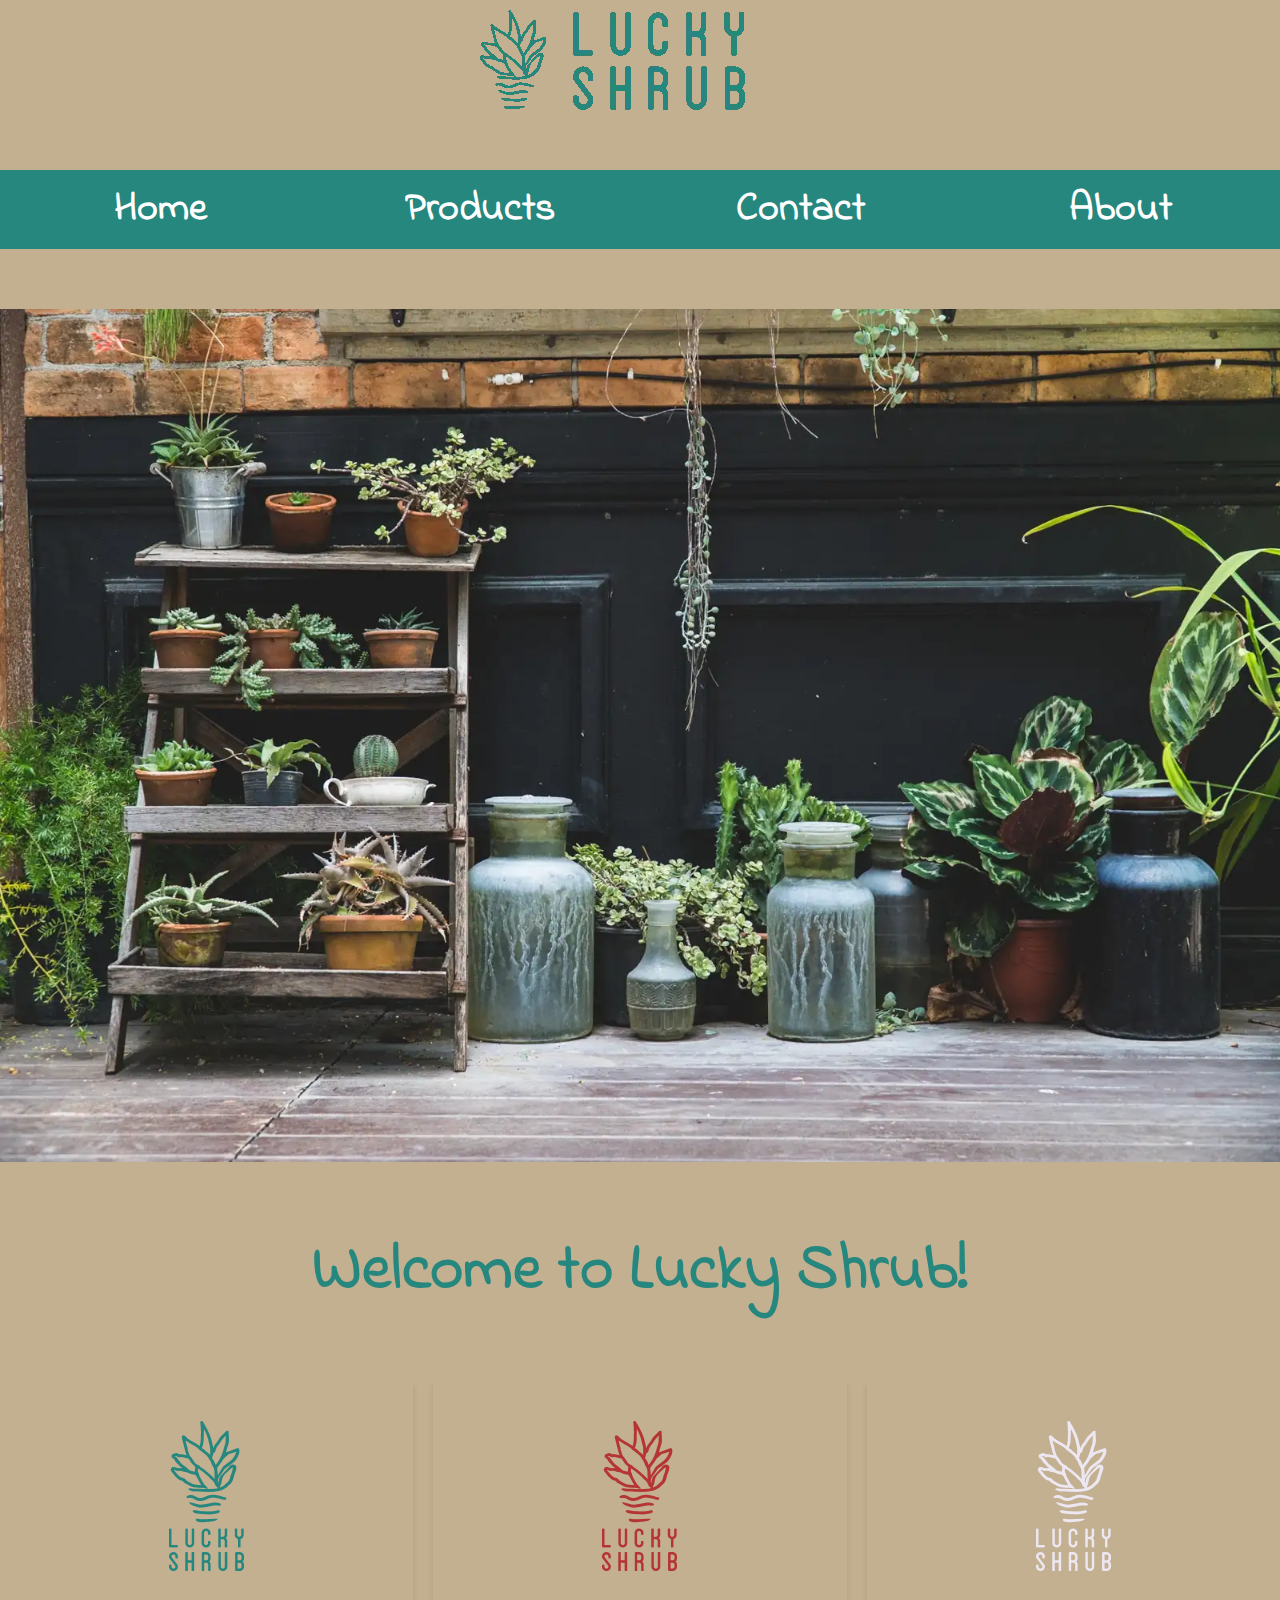
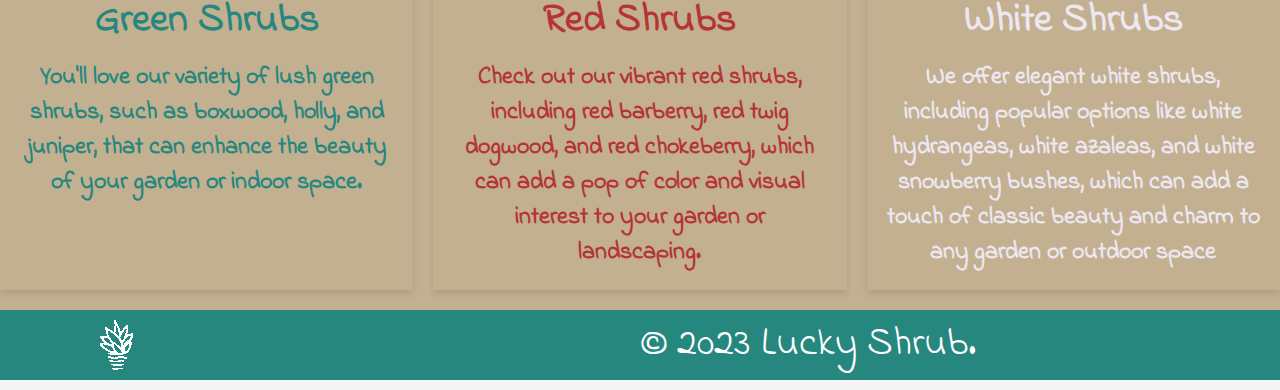
==== index.html @ 53ebaad4 "use new font" ====
<!DOCTYPE html>
<html lang="en">
<head>
    <meta charset="UTF-8">
    <meta name="viewport" content="width=device-width, initial-scale=1.0">
    <title>Lucky Shrub</title>
    <link rel="stylesheet"
          href="https://fonts.googleapis.com/css?family=Indie+Flower">
    <link rel="stylesheet" href="index.css">
</head>
<body>
<div class="container">
    <header>
        <img src="lucky-shrub-logo.webp" class="logo" alt="Lucky Shrub Logo">
        <nav>
            <ul>
                <li><a href="index.html">Home</a></li>
                <li><a href="products.html">Products</a></li>
                <li><a href="contact.html">Contact</a></li>
                <li><a href="about.html">About</a></li>
            </ul>
        </nav>
    </header>
    <main class="promo">
        <picture>
            <source srcset="lucky-shrub.webp" media="(min-width: 1200px)">
<!--            <source srcset="lucky-shrub-medium.webp" media="(min-width: 768px)">-->
<!--            <source srcset="lucky-shrub-small.webp" media="(min-width: 480px)">-->
            <img src="lucky-shrub.webp" alt="Lucky Shrub Shop">
            <h1>Welcome to Lucky Shrub!</h1>
        </picture>
    </main>
    <div class="articles-container">
        <article class="article-item" id="green-article">
            <img src="green-article-logo.webp" alt="Lucky Shrub Green Plants">
            <h2>Green Shrubs</h2>
            <p>You'll love our variety of lush green shrubs, such as boxwood, holly, and juniper, that can enhance the beauty of your garden or indoor space.</p>
        </article>
        <article class="article-item" id="red-article">
            <img src="red-article-logo.webp" alt="Lucky Shrub Red Plants">
            <h2>Red Shrubs</h2>
            <p>Check out our vibrant red shrubs, including red barberry, red twig dogwood, and red chokeberry, which can add a pop of color and visual interest to your garden or landscaping.</p>
        </article>
        <article class="article-item" id="white-article">
            <img src="white-article-logo.webp" alt="Lucky Shrub White Plants">
            <h2>White Shrubs</h2>
            <p>We offer elegant white shrubs, including popular options like white hydrangeas, white azaleas, and white snowberry bushes, which can add a touch of classic beauty and charm to any garden or outdoor space</p>
        </article>
    </div>


    <footer>
        <img src="lucky-shrub-logo-footer.webp" alt="Lucky Shrub Logo">
        &copy; 2023 Lucky Shrub.
    </footer>
</div>

</body>
</html>
---- index.css ----
body {
    font-family: 'Indie Flower', serif;
    max-width: 1600px;
    font-size: 2.5rem;
    margin: 0 auto;
    background-color: #f5f5f5;
    color: #FFFFFF;
}

img {
    padding-top: 20px;
}

.container {
    margin-top: -10px;
    background-color: #C3B091;
    display: grid;
    grid-template-columns: 1fr;
    grid-template-areas: "header"
                         "nav"
                         "main"
                         "article"
                         "footer";
    min-height: 100vh;
    box-shadow: 0 8px 12px rgba(0, 0, 0, 0.2);
}

header {
    grid-area: header;
    text-align: center;
}

nav {
    grid-area: nav;
    background-color: #26877F;
}

nav ul {
    display: grid;
    grid-template-columns: repeat(4, 1fr);
    padding-inline: unset;
    list-style: none;
}

nav li {
    text-align: center;
    font-weight: bold;
}

nav a {
    display: grid;
    padding: 10px;
    text-decoration: none;
    color: #FFFFFF;
}

.promo h1 {
    font-size: 4rem;
    color: #26877F;
    text-align: center;
}

.promo img {
    width: 100%;
    max-width: 1600px;
    height: auto;
}

.promo p {
    font-size: 1.5rem;
    color: #26877F;
    padding: 20px;
    line-height: 1.6;
    max-width: 80%;
    margin: 0 auto;
}

.articles-container {
    display: grid;
    grid-template-columns: repeat(3, 1fr);
    grid-gap: 20px;
    padding: 20px 0;
}

.article-item {
    text-align: center;
    padding: 20px;
    box-shadow: 0 4px 6px rgba(0, 0, 0, 0.1);
}

.article-item h2 {
    margin: 0 0 10px;
    font-size: 2.5rem;
    font-weight: bold;
}

.article-item p {
    margin: 0;
    font-size: 1.5rem;
    font-weight: bold;
}

#green-article {
    color: #26877F;
}

#red-article {
    color: #B53434;
}

#white-article {
    color: #EDE7F1;
}

footer {
    display: grid;
    grid-area: footer;
    align-items: center;
    grid-template-columns: repeat(2, 1fr);
    background-color: #26877F;
    height: 70px;
    color: #FFFFFF;
}

footer img {
    margin-left: 100px;
    margin-bottom: 5px;
    margin-top: -15px;
}

@media screen and (max-width: 767px) {
    .container {
        grid-template-areas: "header"
                             "main"
                             "article"
                             "footer"
                             "nav";
    }

    nav {
        position: fixed;
        bottom: 0;
        width: 100%;
        z-index: 100;
    }

    nav ul {
        grid-template-columns: repeat(4, 1fr);
        grid-gap: 0;
    }

    .articles-container {
        grid-template-columns: 1fr;
    }

    footer {
        padding-bottom: 70px;
    }
}
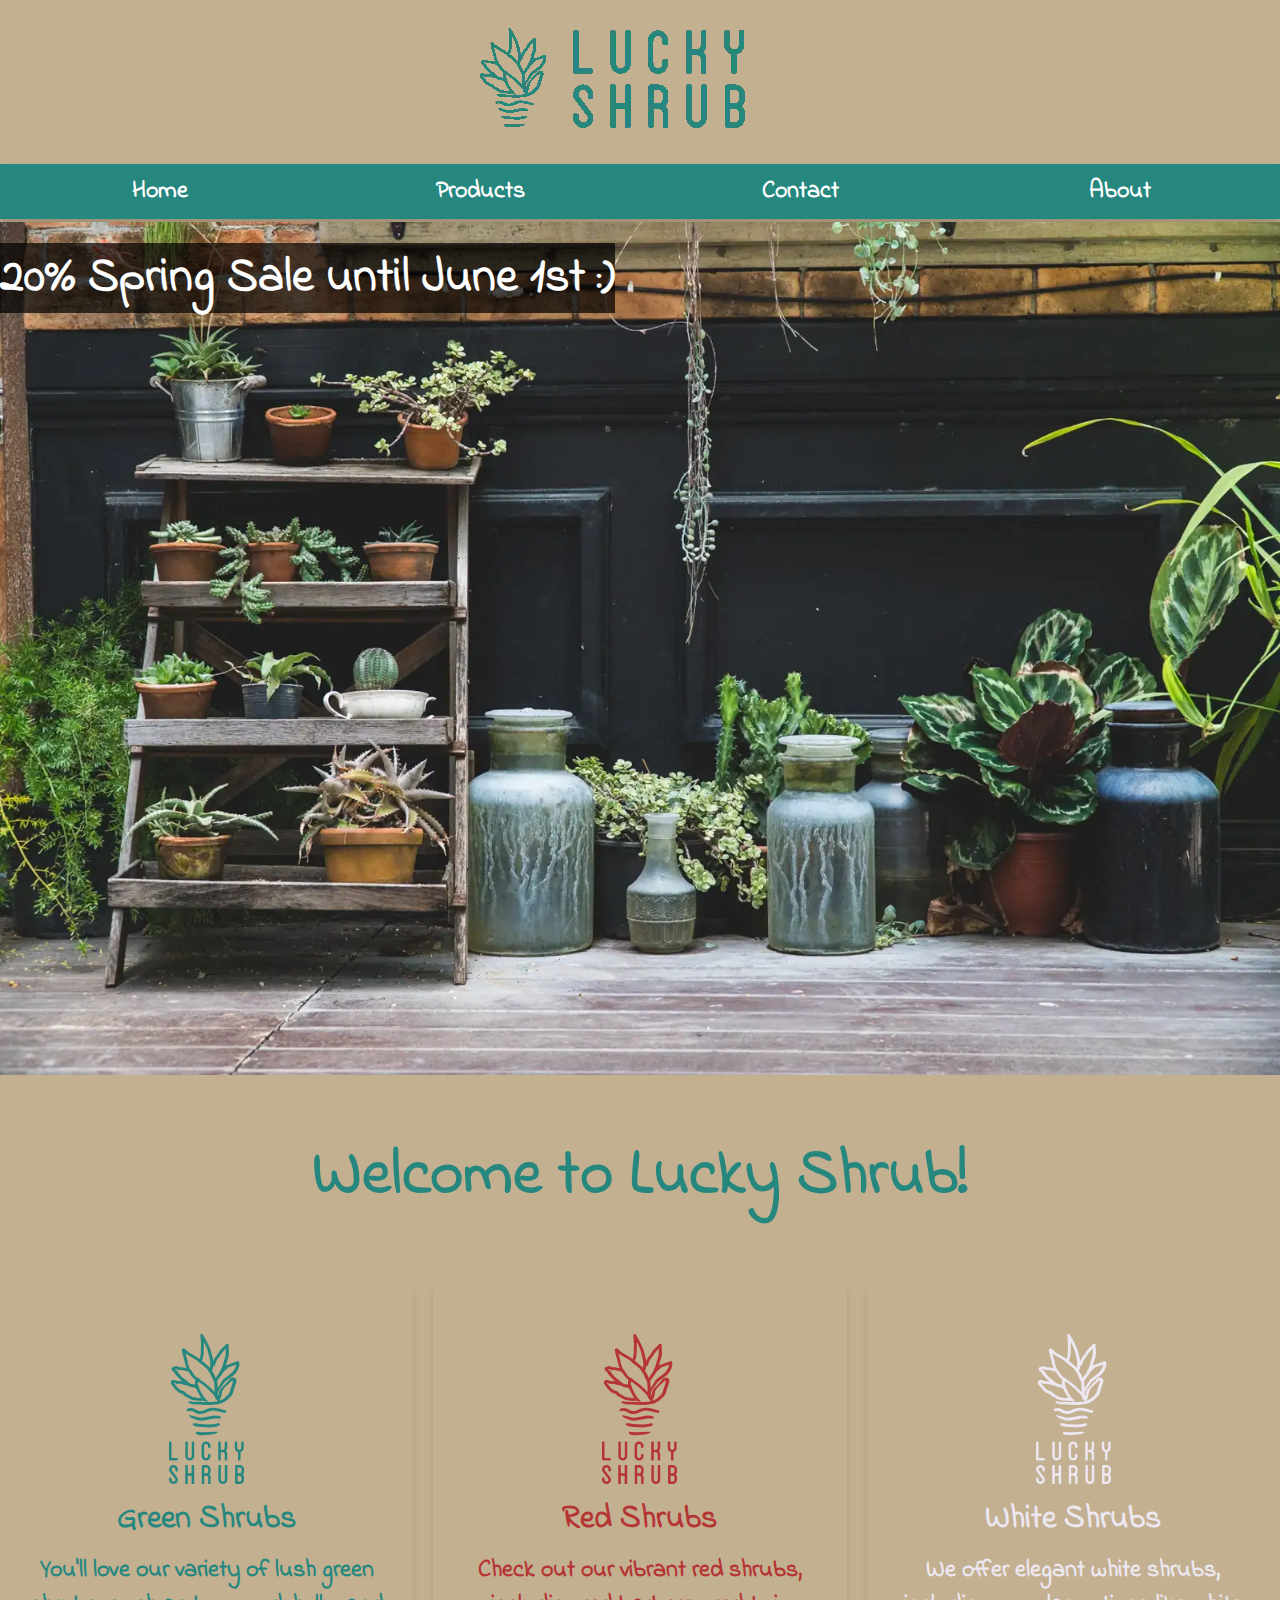
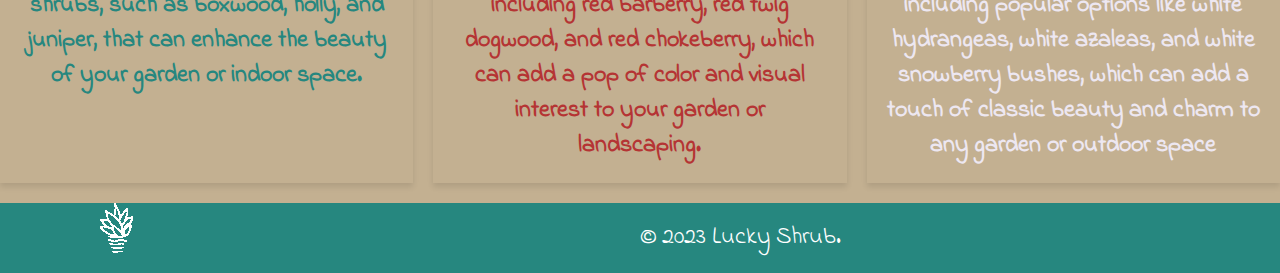
==== commit 1fe5a096: "add sale banner indicator" ====
--- a/index.html
+++ b/index.html
@@ -21,7 +21,10 @@
             </ul>
         </nav>
     </header>
-    <main class="promo">
+    <main class="promo" id="promo-target">
+        <a href="#promo-target">
+            <span>20% Spring Sale until June 1st :)</span>
+        </a>
         <picture>
             <source srcset="lucky-shrub.webp" media="(min-width: 1200px)">
 <!--            <source srcset="lucky-shrub-medium.webp" media="(min-width: 768px)">-->
--- a/index.css
+++ b/index.css
@@ -1,18 +1,20 @@
 body {
     font-family: 'Indie Flower', serif;
     max-width: 1600px;
-    font-size: 2.5rem;
+    font-size: 1.5rem;
     margin: 0 auto;
     background-color: #f5f5f5;
     color: #FFFFFF;
 }
 
 img {
-    padding-top: 20px;
+    margin-top: 1.75rem;
+}
+.promo img {
+    margin-top: -1.3rem;
 }
 
 .container {
-    margin-top: -10px;
     background-color: #C3B091;
     display: grid;
     grid-template-columns: 1fr;
@@ -22,7 +24,7 @@
                          "article"
                          "footer";
     min-height: 100vh;
-    box-shadow: 0 8px 12px rgba(0, 0, 0, 0.2);
+    box-shadow: 0 8px 12px rgba(0, 0, 0, 0.5);
 }
 
 header {
@@ -33,6 +35,7 @@
 nav {
     grid-area: nav;
     background-color: #26877F;
+    box-shadow: 0 8px 12px rgba(0, 0, 0, 0.2);
 }
 
 nav ul {
@@ -54,6 +57,34 @@
     color: #FFFFFF;
 }
 
+.promo {
+    position: relative;
+}
+
+.promo a {
+    position: absolute;
+    background-color: rgba(0, 0, 0, 0.7);
+    display: flex;
+    justify-content: center;
+    align-items: center;
+    text-decoration: none;
+    opacity: 1;
+    z-index: 1;
+}
+
+.promo a span {
+    color: #FFFFFF;
+    font-size: 3rem;
+    font-weight: bold;
+    text-align: center;
+}
+
+.promo a:target {
+    animation: none;
+    opacity: 0;
+}
+
+
 .promo h1 {
     font-size: 4rem;
     color: #26877F;
@@ -63,7 +94,6 @@
 .promo img {
     width: 100%;
     max-width: 1600px;
-    height: auto;
 }
 
 .promo p {
@@ -75,6 +105,8 @@
     margin: 0 auto;
 }
 
+
+
 .articles-container {
     display: grid;
     grid-template-columns: repeat(3, 1fr);
@@ -90,7 +122,7 @@
 
 .article-item h2 {
     margin: 0 0 10px;
-    font-size: 2.5rem;
+    font-size: 2.0rem;
     font-weight: bold;
 }
 
@@ -120,6 +152,7 @@
     background-color: #26877F;
     height: 70px;
     color: #FFFFFF;
+    font-size: 1.5rem;
 }
 
 footer img {
@@ -137,23 +170,46 @@
                              "nav";
     }
 
+    .promo img {
+        margin-top: .25rem;
+    }
+
     nav {
+        display: grid;
         position: fixed;
         bottom: 0;
+        z-index: 100;
         width: 100%;
-        z-index: 100;
     }
 
     nav ul {
         grid-template-columns: repeat(4, 1fr);
         grid-gap: 0;
+        margin: 0;
+    }
+
+    nav a {
+        font-size: 1.5rem;
+    }
+
+    .promo h1 {
+        font-size: 2rem;
+    }
+
+    .promo a span {
+        color: #FFFFFF;
+        font-size: 1.2rem;
+        font-weight: bold;
+        text-align: center;
     }
 
     .articles-container {
         grid-template-columns: 1fr;
+        padding-top: 0;
     }
 
     footer {
-        padding-bottom: 70px;
+        padding-bottom: 55px;
+        font-size: 1.1rem;
     }
 }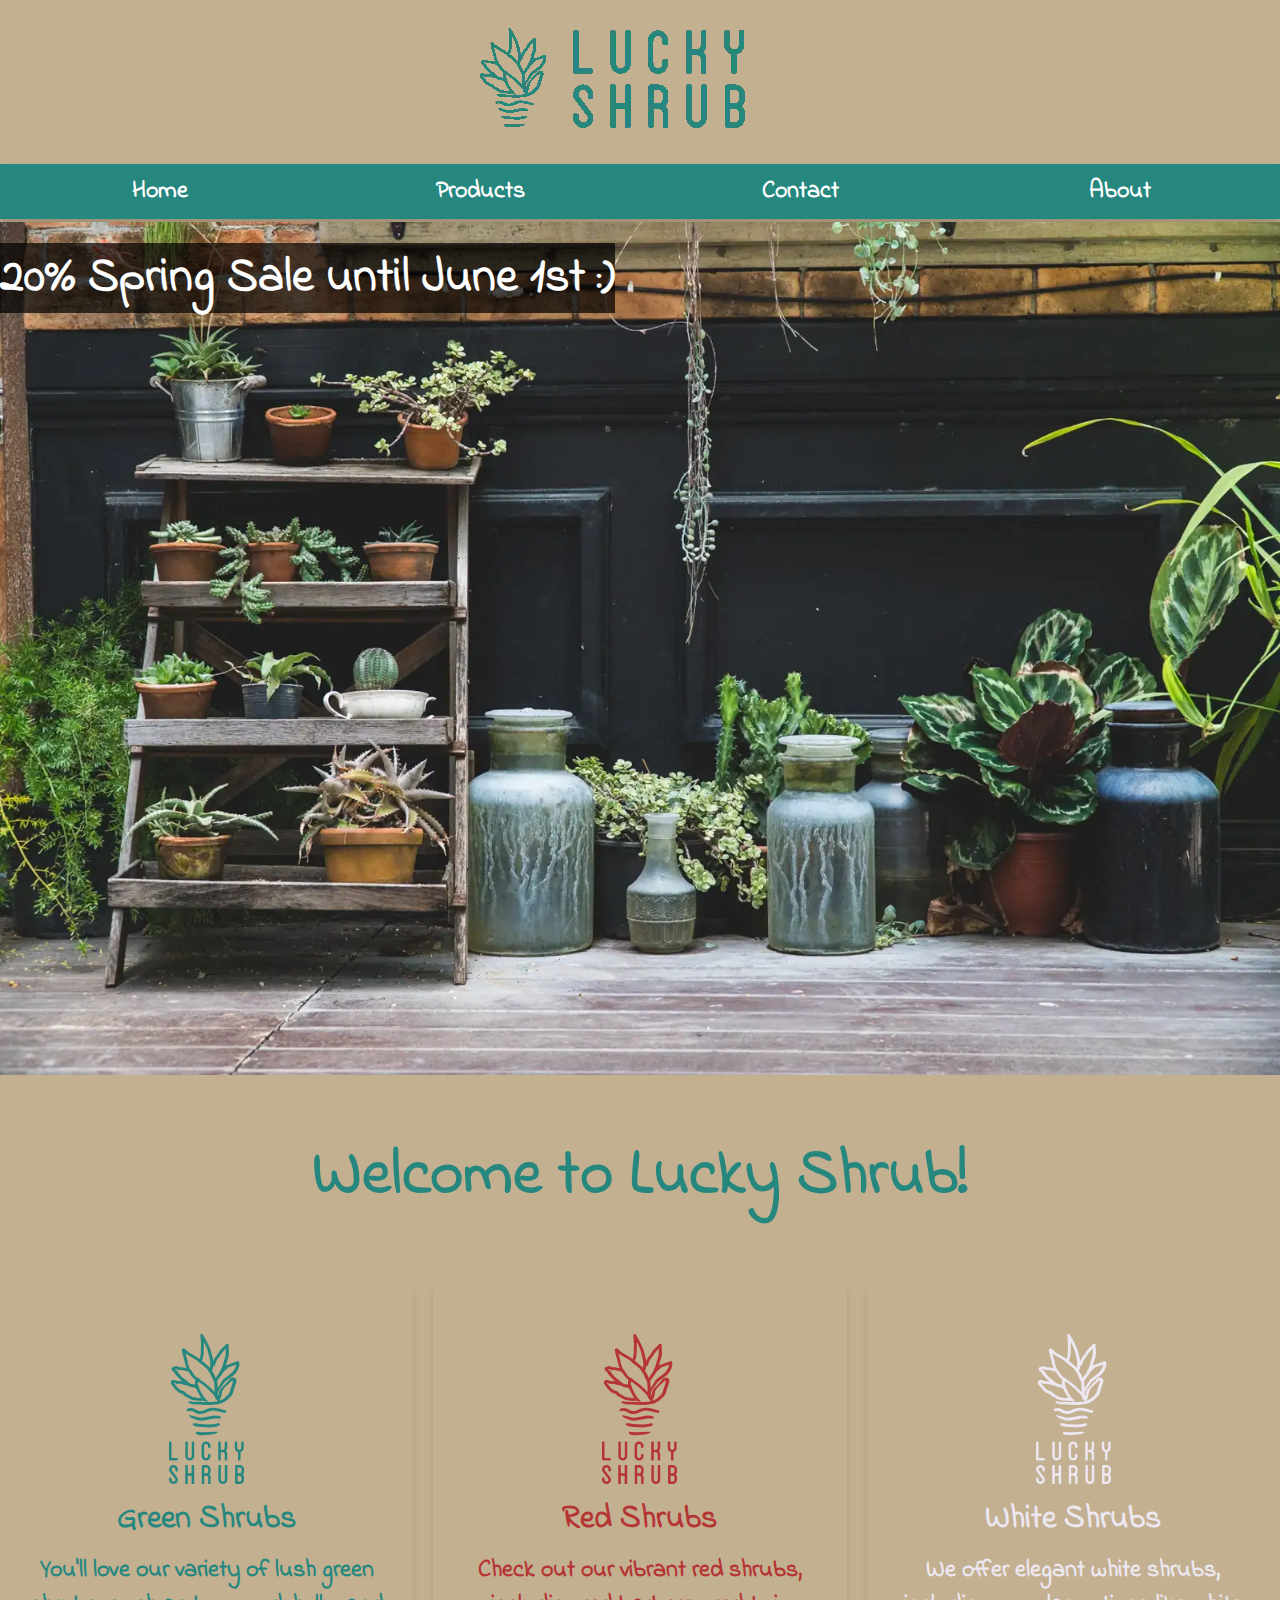
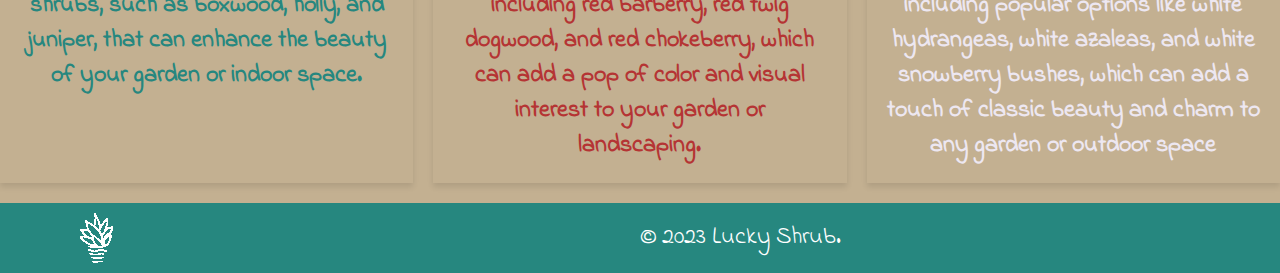
==== commit 4120983a: "complete About page" ====
--- a/index.html
+++ b/index.html
@@ -30,8 +30,8 @@
 <!--            <source srcset="lucky-shrub-medium.webp" media="(min-width: 768px)">-->
 <!--            <source srcset="lucky-shrub-small.webp" media="(min-width: 480px)">-->
             <img src="lucky-shrub.webp" alt="Lucky Shrub Shop">
-            <h1>Welcome to Lucky Shrub!</h1>
         </picture>
+        <h1>Welcome to Lucky Shrub!</h1>
     </main>
     <div class="articles-container">
         <article class="article-item" id="green-article">
--- a/index.css
+++ b/index.css
@@ -10,6 +10,7 @@
 img {
     margin-top: 1.75rem;
 }
+
 .promo img {
     margin-top: -1.3rem;
 }
@@ -64,9 +65,6 @@
 .promo a {
     position: absolute;
     background-color: rgba(0, 0, 0, 0.7);
-    display: flex;
-    justify-content: center;
-    align-items: center;
     text-decoration: none;
     opacity: 1;
     z-index: 1;
@@ -156,9 +154,9 @@
 }
 
 footer img {
-    margin-left: 100px;
-    margin-bottom: 5px;
-    margin-top: -15px;
+    margin-left: 5rem;
+    margin-bottom: .5rem;
+    margin-top: .5rem;
 }
 
 @media screen and (max-width: 767px) {
@@ -189,7 +187,7 @@
     }
 
     nav a {
-        font-size: 1.5rem;
+        font-size: 1.2rem;
     }
 
     .promo h1 {
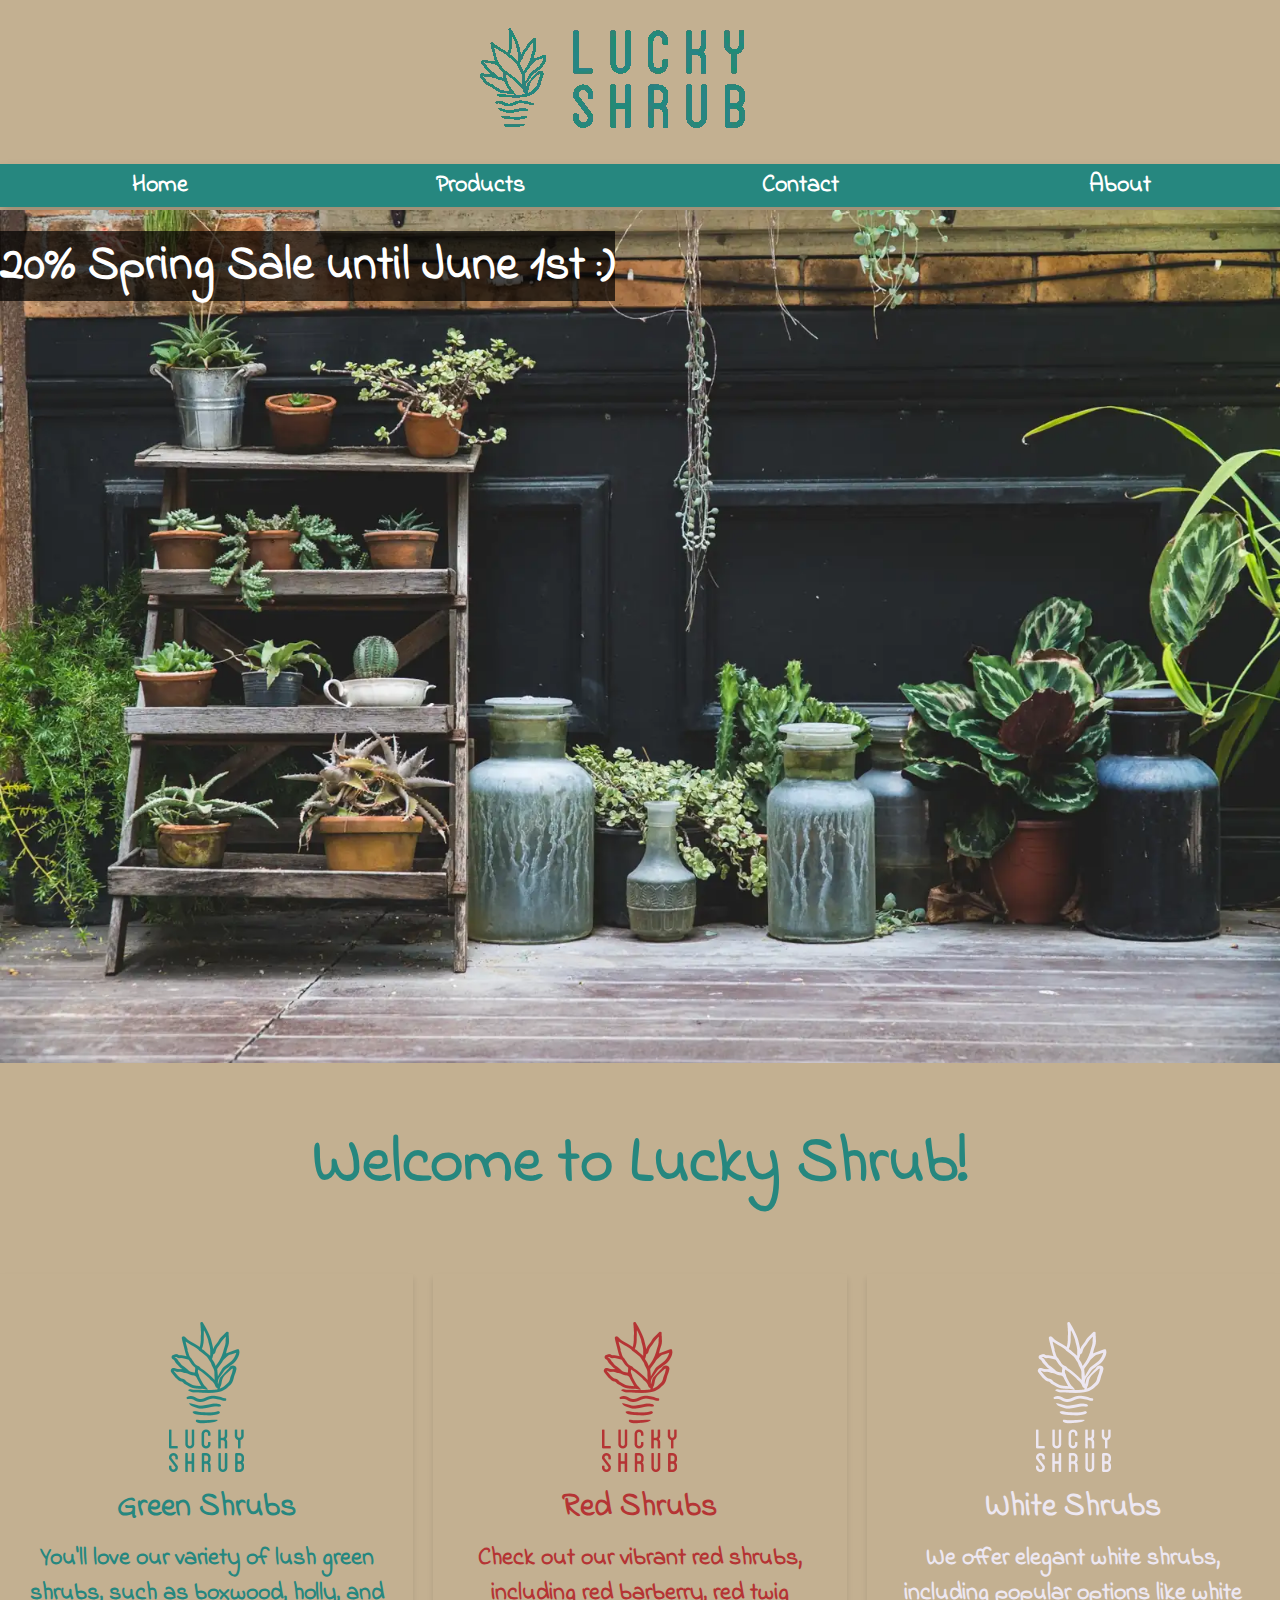
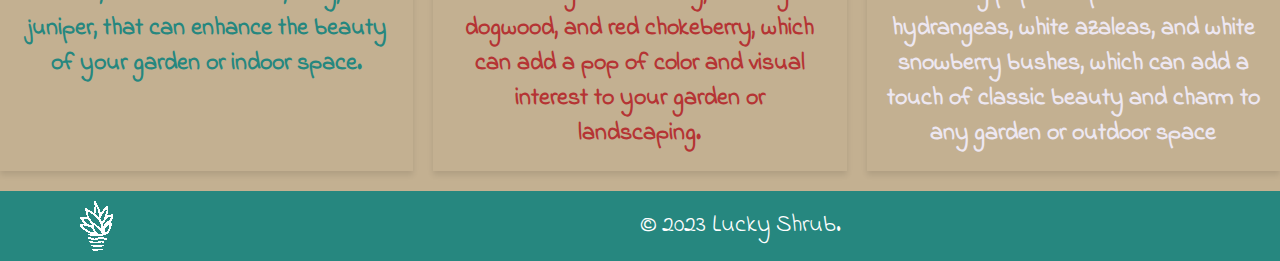
==== commit fccfb68d: "add smaller img srcset for mobile" ====
--- a/index.html
+++ b/index.html
@@ -6,12 +6,12 @@
     <title>Lucky Shrub</title>
     <link rel="stylesheet"
           href="https://fonts.googleapis.com/css?family=Indie+Flower">
-    <link rel="stylesheet" href="index.css">
+    <link rel="stylesheet" href="css/index.css">
 </head>
 <body>
 <div class="container">
     <header>
-        <img src="lucky-shrub-logo.webp" class="logo" alt="Lucky Shrub Logo">
+        <img src="img/lucky-shrub-logo.webp" class="logo" alt="Lucky Shrub Logo">
         <nav>
             <ul>
                 <li><a href="index.html">Home</a></li>
@@ -26,26 +26,25 @@
             <span>20% Spring Sale until June 1st :)</span>
         </a>
         <picture>
-            <source srcset="lucky-shrub.webp" media="(min-width: 1200px)">
-<!--            <source srcset="lucky-shrub-medium.webp" media="(min-width: 768px)">-->
-<!--            <source srcset="lucky-shrub-small.webp" media="(min-width: 480px)">-->
-            <img src="lucky-shrub.webp" alt="Lucky Shrub Shop">
+            <source srcset="img/lucky-shrub.webp" media="(min-width: 768px)">
+            <source srcset="img/lucky-shrub-mobile.webp" media="(max-width: 767px)">-->
+            <img src="img/lucky-shrub.webp" alt="Lucky Shrub Shop">
         </picture>
         <h1>Welcome to Lucky Shrub!</h1>
     </main>
     <div class="articles-container">
         <article class="article-item" id="green-article">
-            <img src="green-article-logo.webp" alt="Lucky Shrub Green Plants">
+            <img src="img/green-article-logo.webp" alt="Lucky Shrub Green Plants">
             <h2>Green Shrubs</h2>
             <p>You'll love our variety of lush green shrubs, such as boxwood, holly, and juniper, that can enhance the beauty of your garden or indoor space.</p>
         </article>
         <article class="article-item" id="red-article">
-            <img src="red-article-logo.webp" alt="Lucky Shrub Red Plants">
+            <img src="img/red-article-logo.webp" alt="Lucky Shrub Red Plants">
             <h2>Red Shrubs</h2>
             <p>Check out our vibrant red shrubs, including red barberry, red twig dogwood, and red chokeberry, which can add a pop of color and visual interest to your garden or landscaping.</p>
         </article>
         <article class="article-item" id="white-article">
-            <img src="white-article-logo.webp" alt="Lucky Shrub White Plants">
+            <img src="img/white-article-logo.webp" alt="Lucky Shrub White Plants">
             <h2>White Shrubs</h2>
             <p>We offer elegant white shrubs, including popular options like white hydrangeas, white azaleas, and white snowberry bushes, which can add a touch of classic beauty and charm to any garden or outdoor space</p>
         </article>
@@ -53,7 +52,7 @@
 
 
     <footer>
-        <img src="lucky-shrub-logo-footer.webp" alt="Lucky Shrub Logo">
+        <img src="img/lucky-shrub-logo-footer.webp" alt="Lucky Shrub Logo">
         &copy; 2023 Lucky Shrub.
     </footer>
 </div>
--- a/css/index.css
+++ b/css/index.css
@@ -0,0 +1,213 @@
+body {
+    font-family: 'Indie Flower', serif;
+    max-width: 1600px;
+    font-size: 1.5rem;
+    margin: 0 auto;
+    background-color: #f5f5f5;
+    color: #FFFFFF;
+}
+
+img {
+    margin-top: 1.75rem;
+}
+
+.promo img {
+    margin-top: -3.5rem;
+}
+
+.container {
+    background-color: #C3B091;
+    display: grid;
+    grid-template-columns: 1fr;
+    grid-template-areas: "header"
+                         "nav"
+                         "main"
+                         "article"
+                         "footer";
+    min-height: 100vh;
+    box-shadow: 0 8px 12px rgba(0, 0, 0, 0.5);
+}
+
+header {
+    grid-area: header;
+    text-align: center;
+}
+
+nav {
+    grid-area: nav;
+    background-color: #26877F;
+    box-shadow: 0 8px 12px rgba(0, 0, 0, 0.2);
+}
+
+nav ul {
+    display: grid;
+    grid-template-columns: repeat(4, 1fr);
+    padding-inline: unset;
+    list-style: none;
+}
+
+nav li {
+    text-align: center;
+    font-weight: bold;
+}
+
+nav a {
+    display: grid;
+    padding: .25rem;
+    text-decoration: none;
+    color: #FFFFFF;
+}
+
+.promo {
+    position: relative;
+}
+
+.promo a {
+    position: absolute;
+    background-color: rgba(0, 0, 0, 0.7);
+    text-decoration: none;
+    opacity: 1;
+    z-index: 1;
+}
+
+.promo a span {
+    color: #FFFFFF;
+    font-size: 3rem;
+    font-weight: bold;
+    text-align: center;
+}
+
+.promo a:target {
+    animation: none;
+    opacity: 0;
+}
+
+
+.promo h1 {
+    font-size: 4rem;
+    color: #26877F;
+    text-align: center;
+}
+
+.promo img {
+    width: 100%;
+    max-width: 1600px;
+}
+
+.promo p {
+    font-size: 1.5rem;
+    color: #26877F;
+    padding: 20px;
+    line-height: 1.6;
+    max-width: 80%;
+    margin: 0 auto;
+}
+
+
+
+.articles-container {
+    display: grid;
+    grid-template-columns: repeat(3, 1fr);
+    grid-gap: 20px;
+    padding: 20px 0;
+}
+
+.article-item {
+    text-align: center;
+    padding: 20px;
+    box-shadow: 0 4px 6px rgba(0, 0, 0, 0.1);
+}
+
+.article-item h2 {
+    margin: 0 0 10px;
+    font-size: 2.0rem;
+    font-weight: bold;
+}
+
+.article-item p {
+    margin: 0;
+    font-size: 1.5rem;
+    font-weight: bold;
+}
+
+#green-article {
+    color: #26877F;
+}
+
+#red-article {
+    color: #B53434;
+}
+
+#white-article {
+    color: #EDE7F1;
+}
+
+footer {
+    display: grid;
+    grid-area: footer;
+    align-items: center;
+    grid-template-columns: repeat(2, 1fr);
+    background-color: #26877F;
+    height: 70px;
+    color: #FFFFFF;
+    font-size: 1.5rem;
+}
+
+footer img {
+    margin-left: 5rem;
+    margin-bottom: .5rem;
+    margin-top: .5rem;
+}
+
+@media screen and (max-width: 767px) {
+    .container {
+        grid-template-areas: "header"
+                             "main"
+                             "article"
+                             "footer"
+                             "nav";
+    }
+
+    .promo img {
+        margin-top: -2rem;
+    }
+
+    nav {
+        display: grid;
+        position: fixed;
+        bottom: 0;
+        z-index: 100;
+        width: 100%;
+    }
+
+    nav ul {
+        grid-template-columns: repeat(4, 1fr);
+        grid-gap: 0;
+        margin: 0;
+    }
+
+    nav a {
+        font-size: 1.2rem;
+    }
+
+    .promo h1 {
+        font-size: 2rem;
+    }
+
+    .promo a span {
+        color: #FFFFFF;
+        font-size: 1.2rem;
+        font-weight: bold;
+        text-align: center;
+    }
+
+    .articles-container {
+        grid-template-columns: 1fr;
+        padding-top: 0;
+    }
+
+    footer {
+        padding-bottom: 55px;
+        font-size: 1.1rem;
+    }
+}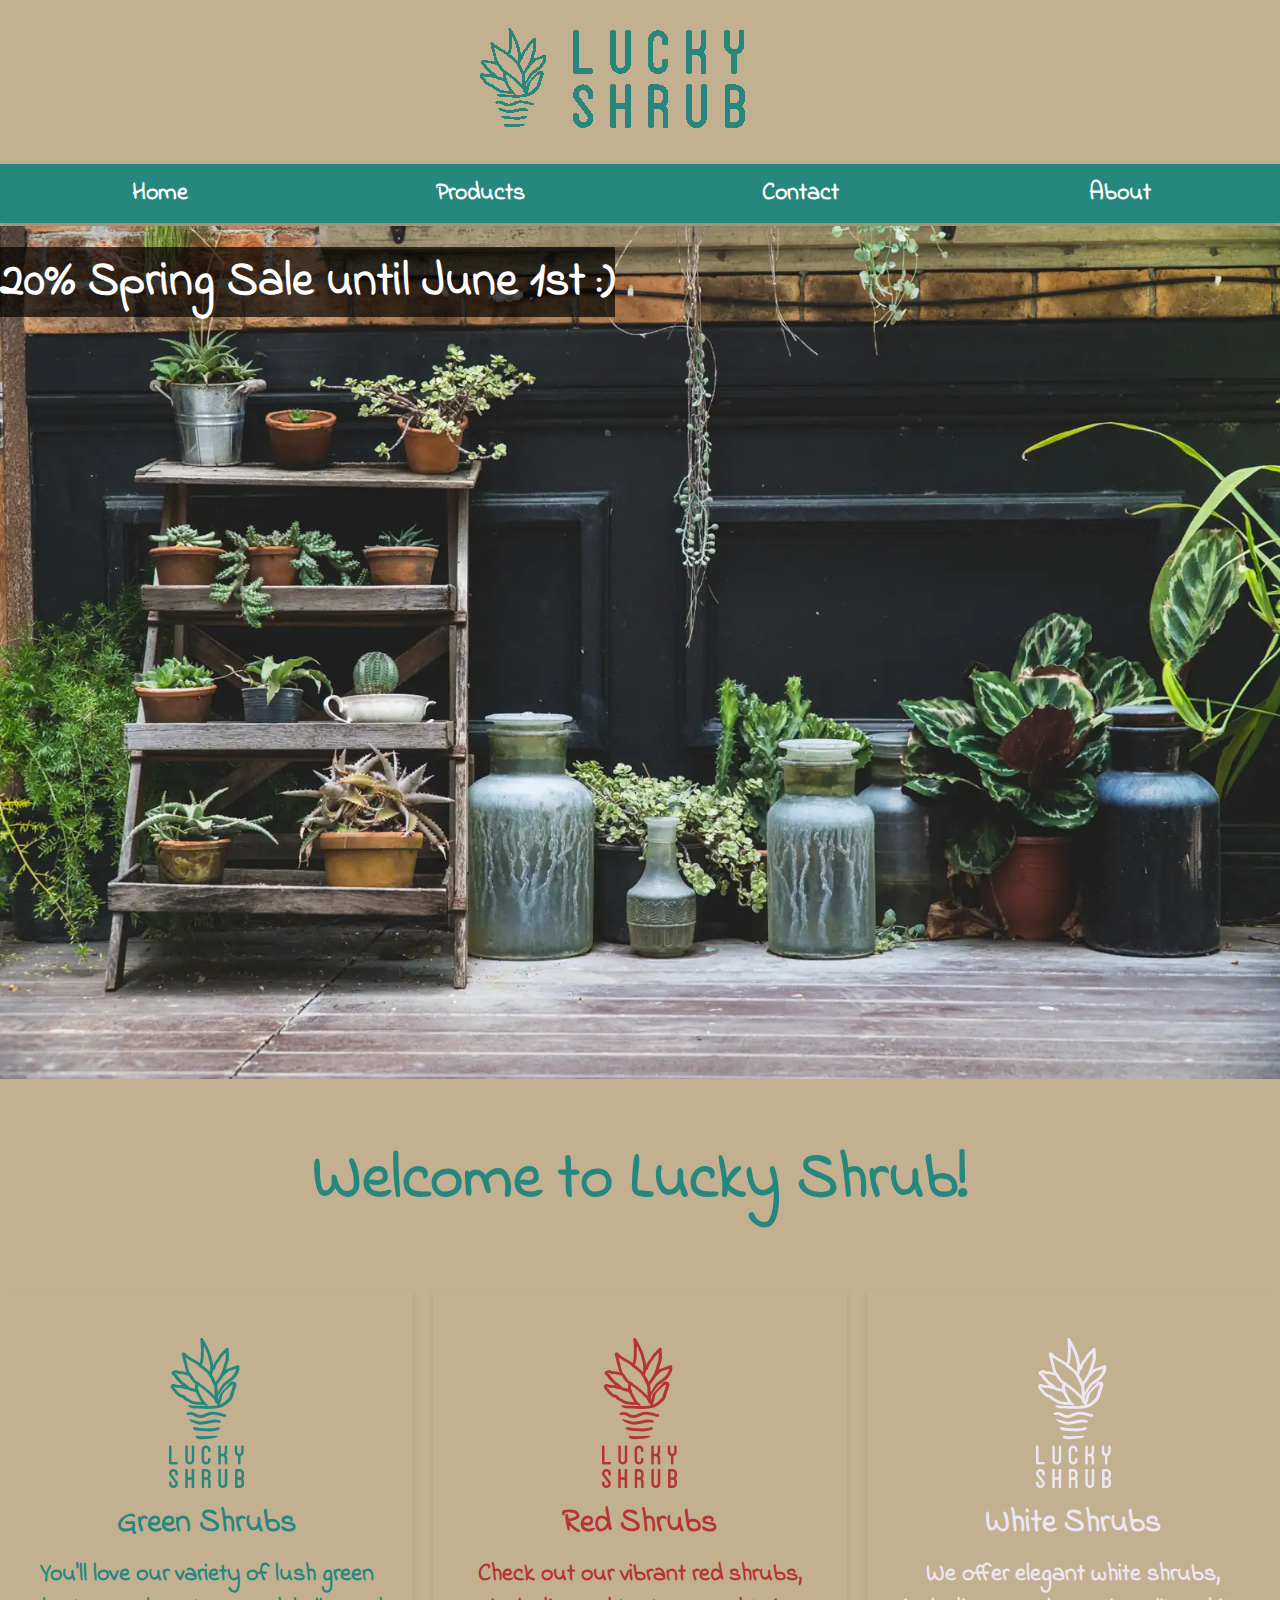
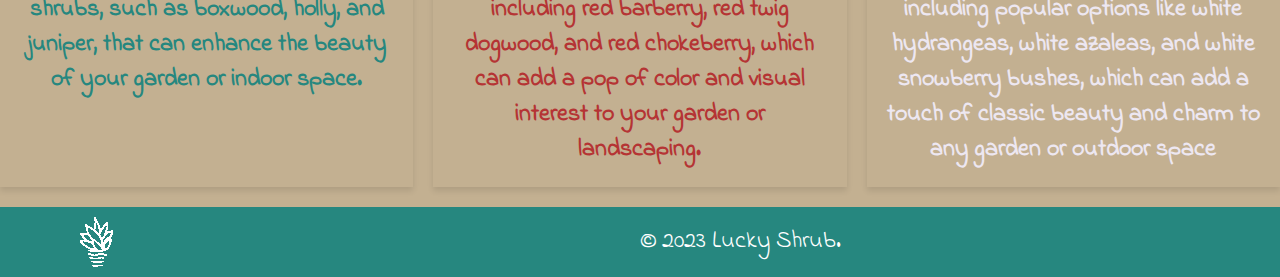
==== commit 11281175: "modify page titles to indicate current site section" ====
--- a/index.html
+++ b/index.html
@@ -3,7 +3,7 @@
 <head>
     <meta charset="UTF-8">
     <meta name="viewport" content="width=device-width, initial-scale=1.0">
-    <title>Lucky Shrub</title>
+    <title>Lucky Shrub - Home</title>
     <link rel="stylesheet"
           href="https://fonts.googleapis.com/css?family=Indie+Flower">
     <link rel="stylesheet" href="css/index.css">
--- a/css/index.css
+++ b/css/index.css
@@ -53,9 +53,14 @@
 
 nav a {
     display: grid;
-    padding: .25rem;
+    padding: .75rem;
     text-decoration: none;
     color: #FFFFFF;
+}
+
+nav a:hover,
+nav a:focus {
+    transform: scale(1.2);
 }
 
 .promo {
@@ -169,7 +174,7 @@
     }
 
     .promo img {
-        margin-top: -2rem;
+        margin-top: .25rem;
     }
 
     nav {
